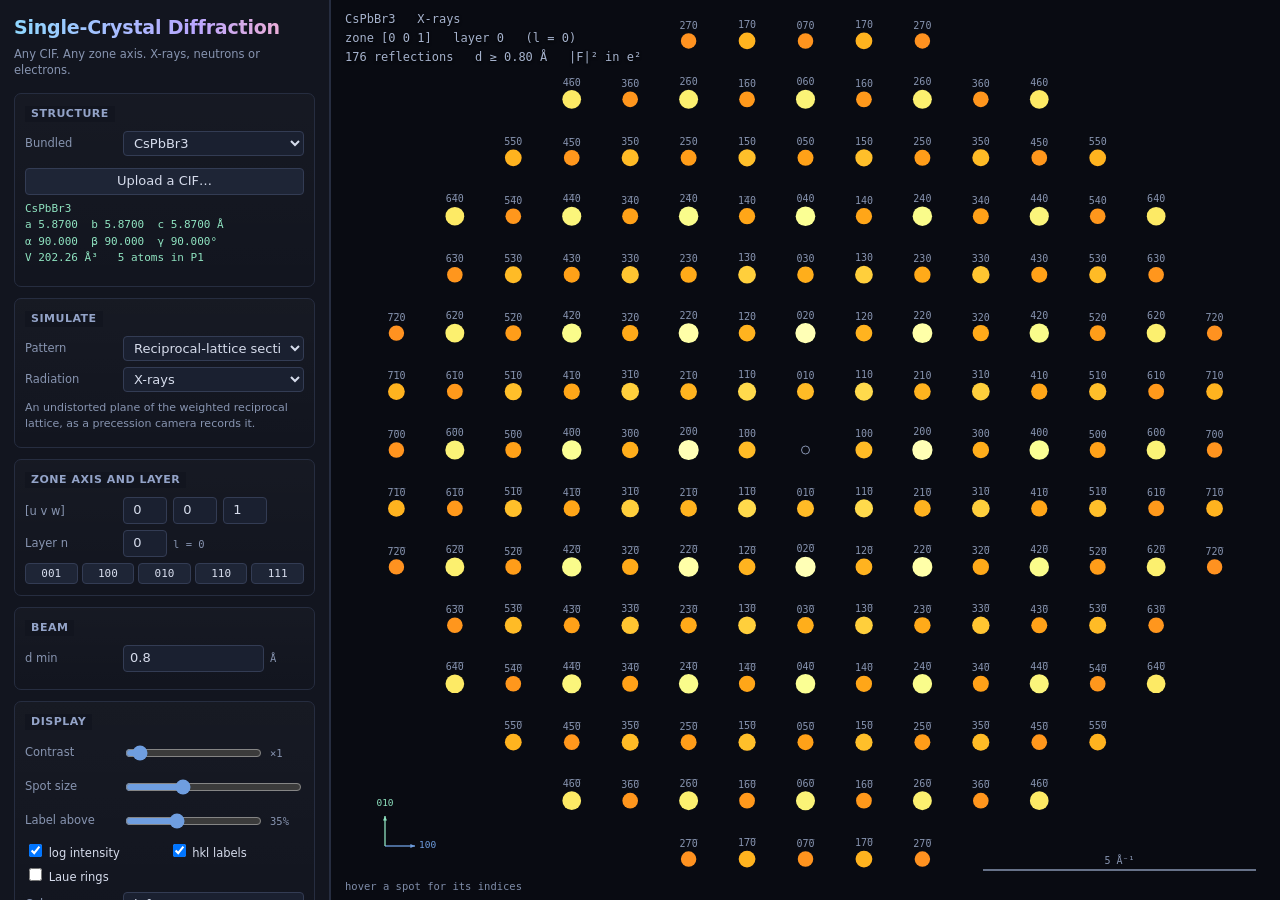
==== web/sc/index.html @ 3d4e7ce6 "Add the single-crystal CIF diffraction viewer Kinematic diffraction from any CIF, as a desktop app (" ====
<!doctype html>
<!--
  Single-Crystal Diffraction
  © 2026 Miloš Dubajić · https://dubajicmilos.github.io/diffraction/single-crystal/
  Source: https://github.com/dubajicmilos/xrays-on-detector

  Released under the MIT licence, which requires this notice to be kept in all
  copies and substantial portions of the software. js/credit.js carries the
  same notice and is what puts it on screen; please leave both in place.
-->
<html lang="en">
  <head>
    <meta charset="utf-8" />
    <meta
      name="viewport"
      content="width=device-width, initial-scale=1, viewport-fit=cover"
    />
    <title>Single-Crystal Diffraction</title>
    <meta
      name="description"
      content="Kinematic single-crystal diffraction from any CIF, in the browser: reciprocal-lattice sections down any zone axis, electron diffraction and powder patterns, for X-rays, neutrons and electrons."
    />
    <meta name="author" content="Miloš Dubajić" />
    <meta name="copyright" content="© 2026 Miloš Dubajić" />
    <link
      rel="license"
      href="https://github.com/dubajicmilos/xrays-on-detector/blob/main/LICENSE"
    />
    <link rel="stylesheet" href="../css/app.css" />
    <link rel="stylesheet" href="css/sc.css" />
  </head>
  <body>
    <div id="app">
      <aside id="panel">
        <header class="brand">
          <h1>Single-Crystal Diffraction</h1>
          <p>Any CIF. Any zone axis. X-rays, neutrons or electrons.</p>
        </header>

        <section class="grp">
          <h2>Structure</h2>
          <div class="row">
            <label>Bundled</label><select id="structure"></select>
          </div>
          <button class="wide" id="uploadBtn">Upload a CIF…</button>
          <input type="file" id="cifFile" accept=".cif,.txt" hidden />
          <div class="readout" id="structInfo"></div>
          <div class="hint" id="cifNote"></div>
        </section>

        <section class="grp">
          <h2>Simulate</h2>
          <div class="row">
            <label>Pattern</label><select id="mode">
              <option value="section">Reciprocal-lattice section</option>
              <option value="saed">Electron diffraction (SAED)</option>
              <option value="powder">Powder pattern</option>
            </select>
          </div>
          <div class="row">
            <label>Radiation</label><select id="radiation">
              <option value="xray">X-rays</option>
              <option value="neutron">Neutrons</option>
              <option value="electron">Electrons</option>
            </select>
          </div>
          <div class="hint" id="modeNote"></div>
        </section>

        <section class="grp" id="grpZone">
          <h2>Zone axis and layer</h2>
          <div class="row">
            <label>[u v w]</label>
            <input type="number" class="idx" id="zu" step="1" value="0" />
            <input type="number" class="idx" id="zv" step="1" value="0" />
            <input type="number" class="idx" id="zw" step="1" value="1" />
          </div>
          <div class="row" id="rowLayer">
            <label>Layer n</label>
            <input type="number" class="idx" id="layer" step="1" value="0" />
            <span class="u" id="zoneLaw"></span>
          </div>
          <div class="quickzone">
            <button data-zone="0,0,1">001</button>
            <button data-zone="1,0,0">100</button>
            <button data-zone="0,1,0">010</button>
            <button data-zone="1,1,0">110</button>
            <button data-zone="1,1,1">111</button>
          </div>
        </section>

        <section class="grp">
          <h2>Beam</h2>
          <div class="row">
            <label>d min</label
            ><input type="number" id="dmin" step="0.05" min="0.05" value="0.8" />
            <span class="u">Å</span>
          </div>
          <div class="row" id="rowWavelength">
            <label>Wavelength</label
            ><input type="number" id="wl" step="0.01" min="0.05" value="1.5406" />
            <span class="u">Å</span>
          </div>
          <div class="row" id="rowKv">
            <label>Voltage</label
            ><input type="number" id="kv" step="10" min="20" value="200" />
            <span class="u">kV</span>
          </div>
          <div class="row" id="rowThickness">
            <label>Thickness</label
            ><input type="number" id="thickness" step="5" min="1" value="50" />
            <span class="u">Å</span>
          </div>
          <div class="row" id="rowZones">
            <label>Laue zones</label
            ><input type="number" class="idx" id="zones" step="1" min="0" max="6" value="0" />
            <span class="u" id="zoneRings"></span>
          </div>
          <div class="row" id="rowTtMax">
            <label>2θ max</label
            ><input type="number" id="ttmax" step="5" min="0.5" max="179" value="120" />
            <span class="u">°</span>
          </div>
        </section>

        <section class="grp">
          <h2>Display</h2>
          <div class="row">
            <label>Contrast</label
            ><input type="range" id="gain" min="0" max="60" value="0" />
            <span class="u" id="gainLabel">×1</span>
          </div>
          <div class="row">
            <label>Spot size</label
            ><input type="range" id="spotSize" min="2" max="26" value="9" />
          </div>
          <div class="row">
            <label>Label above</label
            ><input type="range" id="labelThr" min="0" max="100" value="35" />
            <span class="u" id="labelThrLabel">35%</span>
          </div>
          <div class="checks">
            <label><input type="checkbox" id="logScale" checked /> log intensity</label>
            <label><input type="checkbox" id="showLabels" checked /> hkl labels</label>
            <label><input type="checkbox" id="showRings" /> Laue rings</label>
          </div>
          <div class="row">
            <label>Colours</label><select id="colormap"></select>
          </div>
        </section>

        <section class="grp">
          <h2>Export</h2>
          <button class="wide" id="savePng">Save image (PNG)</button>
          <button class="wide" id="saveTable">Reflection table (.txt)</button>
        </section>
      </aside>

      <main id="stage">
        <canvas id="pattern"></canvas>
        <div id="overlay">
          <div id="title"></div>
          <div id="hover"></div>
        </div>
        <div id="status"></div>
        <button id="panelToggle">☰</button>
      </main>
    </div>

    <div id="boot">loading…</div>
    <script type="module" src="js/app.js"></script>
  </body>
</html>
---- web/css/app.css ----
/*! The Game of Diffraction · © 2026 Miloš Dubajić · MIT · https://github.com/dubajicmilos/xrays-on-detector */
/* Diffraction Game. Dark, dense, instrument-like. */
:root {
  --bg: #0b0e18;
  --panel: #12151f;
  --panel2: #161b28;
  --line: #262d40;
  --line2: #333c54;
  --text: #d6dcec;
  --dim: #8794b0;
  --accent: #6f9ee0;
  --good: #8fe3c0;
  --warn: #f0a05a;
  --bad: #f0725a;
}

* {
  box-sizing: border-box;
}

html,
body {
  margin: 0;
  height: 100%;
  background: var(--bg);
  color: var(--text);
  font:
    13px/1.45 "Segoe UI",
    system-ui,
    -apple-system,
    sans-serif;
  overflow: hidden;
}

#app {
  display: grid;
  grid-template-columns: 396px minmax(0, 1fr) minmax(280px, 34vw);
  height: 100%;
}

/* ---------------------------------------------------------------- panel */

#panel {
  background: var(--panel);
  border-right: 1px solid var(--line);
  overflow-y: auto;
  overscroll-behavior: contain;
  padding: 14px 14px 40px;
}

.brand h1 {
  margin: 0 0 4px;
  font-size: 19px;
  letter-spacing: -0.2px;
  background: linear-gradient(92deg, #8fd8ff, #b9a7ff 60%, #ffb0c8);
  -webkit-background-clip: text;
  background-clip: text;
  color: transparent;
}
.brand p {
  margin: 0 0 14px;
  color: var(--dim);
  font-size: 11.5px;
}

.grp {
  border: 1px solid var(--line);
  border-radius: 7px;
  padding: 10px 10px 11px;
  margin-bottom: 11px;
  background: linear-gradient(180deg, rgba(255, 255, 255, 0.018), transparent);
}
.grp h2 {
  margin: -18px 0 9px;
  font-size: 11px;
  font-weight: 650;
  letter-spacing: 0.5px;
  text-transform: uppercase;
  color: #93a3c8;
  background: var(--panel);
  display: inline-block;
  padding: 0 6px;
}

.row {
  display: flex;
  align-items: center;
  gap: 6px;
  margin-bottom: 6px;
}
.row > label {
  flex: 0 0 92px;
  color: var(--dim);
  font-size: 11.5px;
}
.row .u {
  color: var(--dim);
  font-size: 11px;
  flex: 0 0 auto;
}
.grow {
  flex: 1 1 auto;
  min-width: 0;
}
.hidden {
  display: none !important;
}
.sub {
  margin: 8px 0 0 8px;
  padding-left: 8px;
  border-left: 2px solid var(--line);
}
.hint {
  margin: 8px 0 5px;
  font-size: 11px;
  color: var(--dim);
}

input,
select,
button {
  font: inherit;
  color: var(--text);
  background: #1a2030;
  border: 1px solid var(--line2);
  border-radius: 4px;
  padding: 3px 6px;
  min-width: 0;
}
input[type="number"] {
  flex: 1 1 auto;
  width: 100%;
}
input.idx {
  flex: 0 0 44px;
  width: 44px;
  text-align: center;
}
select {
  flex: 1 1 auto;
}
button {
  cursor: pointer;
  background: #1e2536;
}
button:hover {
  background: #29334a;
  border-color: #4d5b80;
}
button:active {
  background: #161c29;
}
button:disabled {
  color: #5a6076;
  border-color: #262c3c;
  cursor: default;
}
button.wide {
  width: 100%;
  margin-top: 6px;
}
input:focus,
select:focus,
button:focus-visible {
  outline: 2px solid var(--accent);
  outline-offset: -1px;
}

.radio {
  display: block;
  margin-bottom: 5px;
  cursor: pointer;
}
.radio em {
  color: var(--dim);
  font-style: normal;
  font-size: 11px;
}
.checks {
  display: grid;
  grid-template-columns: 1fr 1fr;
  gap: 3px 8px;
  margin-bottom: 7px;
}
.checks label {
  cursor: pointer;
  font-size: 11.5px;
}

.readout {
  font:
    11px/1.5 Consolas,
    ui-monospace,
    monospace;
  color: var(--good);
  margin-top: 6px;
  white-space: pre-wrap;
  word-break: break-word;
}
.matrix {
  font:
    11px/1.45 Consolas,
    ui-monospace,
    monospace;
  color: var(--good);
  background: #10141f;
  border: 1px solid var(--line);
  border-radius: 4px;
  padding: 6px;
  margin: 6px 0 0;
  overflow-x: auto;
}
.align {
  display: flex;
  align-items: center;
  gap: 4px;
  margin-bottom: 5px;
}
.align .tag {
  color: var(--dim);
  font-size: 11px;
  flex: 0 0 auto;
}

/* "point (h k l) along <direction>" laid out on two full-width lines, so the
   indices and the direction names are never squeezed or clipped. */
.alignblock {
  border: 1px solid var(--line);
  border-radius: 5px;
  padding: 6px 7px;
  margin-bottom: 7px;
  background: rgba(255, 255, 255, 0.015);
}
.alignline {
  display: flex;
  align-items: center;
  gap: 5px;
}
.alignline + .alignline {
  margin-top: 5px;
}
.alignline .tag {
  flex: 0 0 46px;
  color: var(--dim);
  font-size: 11px;
  text-align: right;
}
.alignline .idx {
  flex: 0 0 42px;
  width: 42px;
}
.alignline .kind {
  flex: 1 1 auto;
  min-width: 0;
}
.alignline .go {
  flex: 0 0 52px;
}

/* motor rows */
.motor {
  display: flex;
  align-items: center;
  gap: 6px;
  margin-bottom: 3px;
}
.motor .name {
  flex: 0 0 46px;
  font-weight: 700;
  font-size: 11.5px;
}
.motor input[type="range"] {
  flex: 1 1 auto;
  accent-color: var(--accent);
  min-width: 40px;
}
.motor input[type="number"] {
  flex: 0 0 66px;
  width: 66px;
}
.motor .run {
  flex: 0 0 28px;
  width: 28px;
  padding: 3px 0;
  text-align: center;
}
.motor .run.on {
  background: #2f5d46;
  border-color: #57a882;
  color: #b9f0d4;
}

.tiny {
  color: #5d6884;
  font-size: 10.5px;
  margin-top: 14px;
}
.tiny a {
  color: #7f8fb5;
}

/* ---------------------------------------------------------------- stage */

#stage {
  position: relative;
  min-width: 0;
}
#view3d {
  width: 100%;
  height: 100%;
  display: block;
}
#legend {
  position: absolute;
  top: 10px;
  left: 12px;
  font:
    11px/1.6 Consolas,
    ui-monospace,
    monospace;
  color: #a5b2cd;
  pointer-events: none;
  text-shadow: 0 1px 3px #000;
}
#legend i {
  display: inline-block;
  width: 16px;
  height: 2px;
  margin-right: 7px;
  vertical-align: middle;
  border-radius: 1px;
}
#hint3d {
  position: absolute;
  bottom: 8px;
  left: 12px;
  font-size: 10.5px;
  color: #6e7d9b;
  pointer-events: none;
}
#panelToggle {
  position: absolute;
  top: 10px;
  right: 10px;
  display: none;
}

/* ------------------------------------------------------------ detector */

#detPane {
  position: relative;
  background: #090b12;
  border-left: 1px solid var(--line);
  min-width: 0;
  overflow: hidden;
}
#detViewport {
  position: absolute;
  inset: 0;
  display: grid;
  place-items: center;
  overflow: hidden;
  cursor: grab;
  touch-action: none;
}
#detViewport.dragging {
  cursor: grabbing;
}
#detCanvas {
  image-rendering: pixelated;
  border: 1px solid #35405c;
  background: #000;
  transform-origin: center center;
  will-change: transform;
}
#detOverlay {
  position: absolute;
  inset: 0;
  pointer-events: none;
}
#detZoom {
  position: absolute;
  top: 8px;
  right: 8px;
  display: flex;
  align-items: center;
  gap: 4px;
  background: #0d1220cc;
  border: 1px solid var(--line);
  border-radius: 5px;
  padding: 3px 5px;
  backdrop-filter: blur(3px);
}
#detZoom button {
  padding: 1px 7px;
  min-width: 24px;
}
#detZoomLabel {
  font:
    10.5px Consolas,
    ui-monospace,
    monospace;
  color: var(--dim);
  min-width: 42px;
  text-align: center;
}
#detInfo {
  position: absolute;
  left: 10px;
  bottom: 6px;
  font:
    10.5px Consolas,
    ui-monospace,
    monospace;
  color: #7f8da9;
}

#boot {
  position: fixed;
  inset: 0;
  display: grid;
  place-items: center;
  background: var(--bg);
  color: var(--dim);
  z-index: 50;
}
#boot.err {
  color: var(--bad);
  padding: 30px;
  text-align: center;
  white-space: pre-wrap;
}

/* ------------------------------------------------------------ responsive */

@media (max-width: 1200px) {
  #app {
    grid-template-columns: 340px minmax(0, 1fr) minmax(220px, 30vw);
  }
}
@media (max-width: 900px) {
  #app {
    grid-template-columns: 1fr;
    grid-template-rows: 1fr 40vh;
  }
  #panel {
    position: absolute;
    inset: 0 auto 0 0;
    width: min(92vw, 396px);
    z-index: 20;
    transform: translateX(-100%);
    transition: transform 0.2s ease;
    box-shadow: 0 0 40px #000a;
  }
  #panel.open {
    transform: none;
  }
  #panelToggle {
    display: block;
  }
  #detPane {
    border-left: 0;
    border-top: 1px solid var(--line);
  }
}
---- web/sc/css/sc.css ----
/*! Single-Crystal Diffraction · © 2026 Miloš Dubajić · MIT · https://github.com/dubajicmilos/xrays-on-detector */

/* Layered on ../css/app.css, which owns the palette and the control styling.
   Only the differences live here: this app is a sidebar and one plot, where
   the Game of Diffraction is a sidebar, a 3D stage and a detector pane. */

#app {
  grid-template-columns: 330px minmax(0, 1fr);
}

#stage {
  background: #090b12;
  border-left: 1px solid var(--line);
  min-width: 0;
  overflow: hidden;
}

#pattern {
  width: 100%;
  height: 100%;
  display: block;
}

#overlay {
  position: absolute;
  top: 10px;
  left: 14px;
  pointer-events: none;
  text-shadow: 0 1px 3px #000;
}

#title {
  font:
    12px/1.6 Consolas,
    ui-monospace,
    monospace;
  color: #a5b2cd;
  white-space: pre;
}

#hover {
  margin-top: 6px;
  font:
    11.5px/1.5 Consolas,
    ui-monospace,
    monospace;
  color: var(--good);
  white-space: pre;
  min-height: 3em;
}

#status {
  position: absolute;
  left: 14px;
  bottom: 8px;
  font:
    10.5px Consolas,
    ui-monospace,
    monospace;
  color: #7f8da9;
  pointer-events: none;
  max-width: calc(100% - 28px);
}

#status.warn {
  color: var(--warn);
}
#status.bad {
  color: var(--bad);
}

.quickzone {
  display: flex;
  gap: 4px;
  margin-top: 6px;
}
.quickzone button {
  flex: 1 1 auto;
  padding: 3px 0;
  font:
    11px Consolas,
    ui-monospace,
    monospace;
}

.row input[type="range"] {
  flex: 1 1 auto;
  accent-color: var(--accent);
  min-width: 40px;
}

/* The unit slot carries computed readouts here, so it needs room and a
   monospace face to stop the panel twitching as the numbers change. */
.row .u {
  font:
    10.5px Consolas,
    ui-monospace,
    monospace;
  min-width: 34px;
}

.readout {
  color: var(--good);
}

@media (max-width: 900px) {
  #app {
    grid-template-columns: 1fr;
    grid-template-rows: 1fr;
  }
  #stage {
    border-left: 0;
  }
}
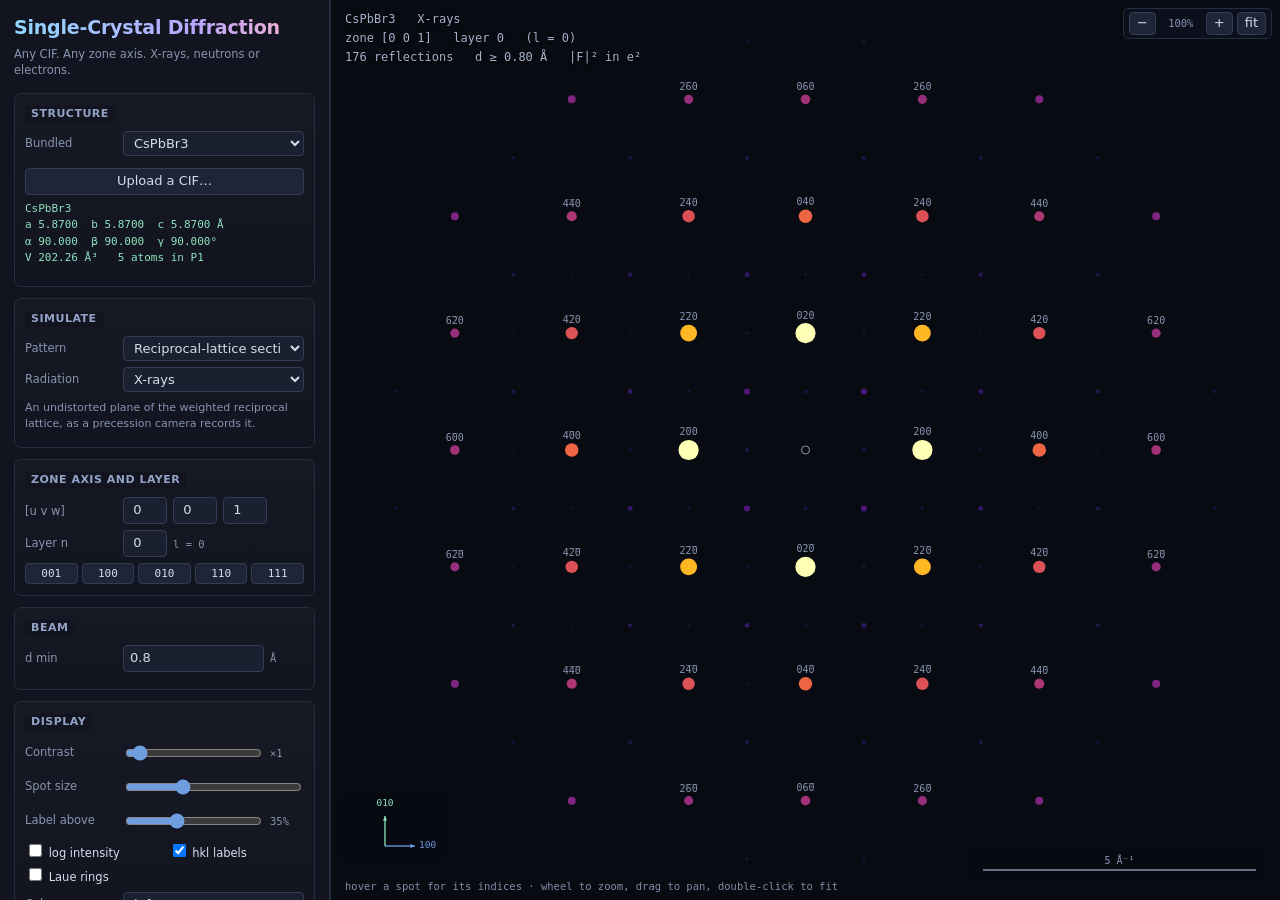
==== commit 0938b18a: "Single crystal: zoom and pan the pattern, and open on a linear scale Zoom. The pane had a transform " ====
--- a/web/sc/index.html
+++ b/web/sc/index.html
@@ -40,7 +40,8 @@
         <section class="grp">
           <h2>Structure</h2>
           <div class="row">
-            <label>Bundled</label><select id="structure"></select>
+            <label>Bundled</label
+            ><select id="structure"></select>
           </div>
           <button class="wide" id="uploadBtn">Upload a CIF…</button>
           <input type="file" id="cifFile" accept=".cif,.txt" hidden />
@@ -51,14 +52,16 @@
         <section class="grp">
           <h2>Simulate</h2>
           <div class="row">
-            <label>Pattern</label><select id="mode">
+            <label>Pattern</label
+            ><select id="mode">
               <option value="section">Reciprocal-lattice section</option>
               <option value="saed">Electron diffraction (SAED)</option>
               <option value="powder">Powder pattern</option>
             </select>
           </div>
           <div class="row">
-            <label>Radiation</label><select id="radiation">
+            <label>Radiation</label
+            ><select id="radiation">
               <option value="xray">X-rays</option>
               <option value="neutron">Neutrons</option>
               <option value="electron">Electrons</option>
@@ -93,12 +96,24 @@
           <h2>Beam</h2>
           <div class="row">
             <label>d min</label
-            ><input type="number" id="dmin" step="0.05" min="0.05" value="0.8" />
+            ><input
+              type="number"
+              id="dmin"
+              step="0.05"
+              min="0.05"
+              value="0.8"
+            />
             <span class="u">Å</span>
           </div>
           <div class="row" id="rowWavelength">
             <label>Wavelength</label
-            ><input type="number" id="wl" step="0.01" min="0.05" value="1.5406" />
+            ><input
+              type="number"
+              id="wl"
+              step="0.01"
+              min="0.05"
+              value="1.5406"
+            />
             <span class="u">Å</span>
           </div>
           <div class="row" id="rowKv">
@@ -113,12 +128,27 @@
           </div>
           <div class="row" id="rowZones">
             <label>Laue zones</label
-            ><input type="number" class="idx" id="zones" step="1" min="0" max="6" value="0" />
+            ><input
+              type="number"
+              class="idx"
+              id="zones"
+              step="1"
+              min="0"
+              max="6"
+              value="0"
+            />
             <span class="u" id="zoneRings"></span>
           </div>
           <div class="row" id="rowTtMax">
             <label>2θ max</label
-            ><input type="number" id="ttmax" step="5" min="0.5" max="179" value="120" />
+            ><input
+              type="number"
+              id="ttmax"
+              step="5"
+              min="0.5"
+              max="179"
+              value="120"
+            />
             <span class="u">°</span>
           </div>
         </section>
@@ -140,12 +170,16 @@
             <span class="u" id="labelThrLabel">35%</span>
           </div>
           <div class="checks">
-            <label><input type="checkbox" id="logScale" checked /> log intensity</label>
-            <label><input type="checkbox" id="showLabels" checked /> hkl labels</label>
+            <label><input type="checkbox" id="logScale" /> log intensity</label>
+            <label
+              ><input type="checkbox" id="showLabels" checked /> hkl
+              labels</label
+            >
             <label><input type="checkbox" id="showRings" /> Laue rings</label>
           </div>
           <div class="row">
-            <label>Colours</label><select id="colormap"></select>
+            <label>Colours</label
+            ><select id="colormap"></select>
           </div>
         </section>
 
@@ -162,6 +196,12 @@
           <div id="title"></div>
           <div id="hover"></div>
         </div>
+        <div id="patZoom">
+          <button id="zoomOut" title="zoom out">−</button>
+          <span id="zoomLabel">100%</span>
+          <button id="zoomIn" title="zoom in">+</button>
+          <button id="zoomFit" title="fit to pane">fit</button>
+        </div>
         <div id="status"></div>
         <button id="panelToggle">☰</button>
       </main>
--- a/web/sc/css/sc.css
+++ b/web/sc/css/sc.css
@@ -69,6 +69,46 @@
   color: var(--bad);
 }
 
+/* Zoom control, laid out like the detector pane's in the Game of Diffraction
+   so the two apps are driven the same way. */
+#patZoom {
+  position: absolute;
+  top: 8px;
+  right: 8px;
+  display: flex;
+  align-items: center;
+  gap: 4px;
+  background: #0d1220cc;
+  border: 1px solid var(--line);
+  border-radius: 5px;
+  padding: 3px 5px;
+  backdrop-filter: blur(3px);
+}
+#patZoom button {
+  padding: 1px 7px;
+  min-width: 24px;
+}
+#zoomLabel {
+  font:
+    10.5px Consolas,
+    ui-monospace,
+    monospace;
+  color: var(--dim);
+  min-width: 42px;
+  text-align: center;
+}
+#patZoom.hidden {
+  display: none;
+}
+
+#pattern {
+  cursor: grab;
+  touch-action: none;
+}
+#pattern.dragging {
+  cursor: grabbing;
+}
+
 .quickzone {
   display: flex;
   gap: 4px;
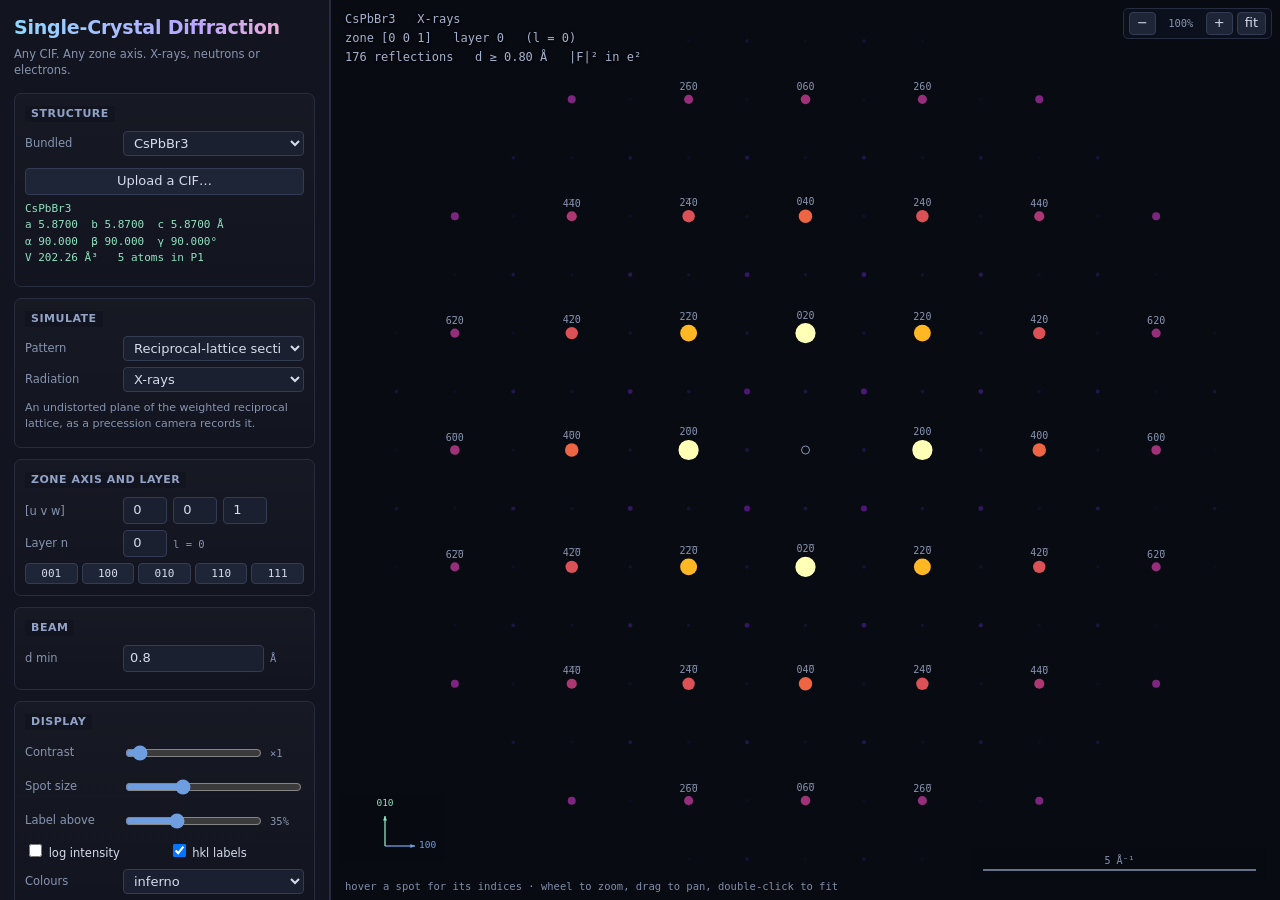
==== commit af90f4b9: "Single crystal: guard the enumerations, label the ticks, say what is faint A section or zone-axis pa" ====
--- a/web/sc/index.html
+++ b/web/sc/index.html
@@ -26,6 +26,10 @@
       rel="license"
       href="https://github.com/dubajicmilos/xrays-on-detector/blob/main/LICENSE"
     />
+    <link
+      rel="icon"
+      href="data:image/svg+xml,%3Csvg xmlns='http://www.w3.org/2000/svg' viewBox='0 0 64 64'%3E%3Crect width='64' height='64' rx='12' fill='%230b0e18'/%3E%3Ccircle cx='32' cy='32' r='5' fill='%2378e6ff'/%3E%3Ccircle cx='14' cy='32' r='3.5' fill='%2378e6ff' opacity='.8'/%3E%3Ccircle cx='50' cy='32' r='3.5' fill='%2378e6ff' opacity='.8'/%3E%3Ccircle cx='32' cy='14' r='3.5' fill='%2378e6ff' opacity='.8'/%3E%3Ccircle cx='32' cy='50' r='3.5' fill='%2378e6ff' opacity='.8'/%3E%3Ccircle cx='18' cy='18' r='2' fill='%2378e6ff' opacity='.45'/%3E%3Ccircle cx='46' cy='18' r='2' fill='%2378e6ff' opacity='.45'/%3E%3Ccircle cx='18' cy='46' r='2' fill='%2378e6ff' opacity='.45'/%3E%3Ccircle cx='46' cy='46' r='2' fill='%2378e6ff' opacity='.45'/%3E%3C/svg%3E"
+    />
     <link rel="stylesheet" href="../css/app.css" />
     <link rel="stylesheet" href="css/sc.css" />
   </head>
@@ -94,7 +98,7 @@
 
         <section class="grp">
           <h2>Beam</h2>
-          <div class="row">
+          <div class="row" id="rowDmin">
             <label>d min</label
             ><input
               type="number"
@@ -155,12 +159,12 @@
 
         <section class="grp">
           <h2>Display</h2>
-          <div class="row">
+          <div class="row" id="rowGain">
             <label>Contrast</label
             ><input type="range" id="gain" min="0" max="60" value="0" />
             <span class="u" id="gainLabel">×1</span>
           </div>
-          <div class="row">
+          <div class="row" id="rowSpot">
             <label>Spot size</label
             ><input type="range" id="spotSize" min="2" max="26" value="9" />
           </div>
@@ -170,14 +174,18 @@
             <span class="u" id="labelThrLabel">35%</span>
           </div>
           <div class="checks">
-            <label><input type="checkbox" id="logScale" /> log intensity</label>
+            <label id="chkLog"
+              ><input type="checkbox" id="logScale" /> log intensity</label
+            >
             <label
               ><input type="checkbox" id="showLabels" checked /> hkl
               labels</label
             >
-            <label><input type="checkbox" id="showRings" /> Laue rings</label>
-          </div>
-          <div class="row">
+            <label id="chkRings"
+              ><input type="checkbox" id="showRings" /> Laue rings</label
+            >
+          </div>
+          <div class="row" id="rowColours">
             <label>Colours</label
             ><select id="colormap"></select>
           </div>
--- a/web/css/app.css
+++ b/web/css/app.css
@@ -1,5 +1,5 @@
 /*! The Game of Diffraction · © 2026 Miloš Dubajić · MIT · https://github.com/dubajicmilos/xrays-on-detector */
-/* Diffraction Game. Dark, dense, instrument-like. */
+/* The Game of Diffraction. Dark, dense, instrument-like. */
 :root {
   --bg: #0b0e18;
   --panel: #12151f;
@@ -155,7 +155,8 @@
   border-color: #262c3c;
   cursor: default;
 }
-button.wide {
+button.wide,
+select.wide {
   width: 100%;
   margin-top: 6px;
 }
@@ -304,6 +305,11 @@
 #stage {
   position: relative;
   min-width: 0;
+  /* The canvas keeps its width and height attributes as an intrinsic aspect
+     ratio, so without this a grid row is never allowed to be shorter than
+     that and the stacked layout locks the 3D view at a height it wrote itself,
+     pushing the detector pane off the screen. */
+  min-height: 0;
 }
 #view3d {
   width: 100%;
@@ -343,6 +349,7 @@
   top: 10px;
   right: 10px;
   display: none;
+  z-index: 30; /* above the slid-in panel, so it can close it */
 }
 
 /* ------------------------------------------------------------ detector */
@@ -368,7 +375,9 @@
 }
 #detCanvas {
   image-rendering: pixelated;
-  border: 1px solid #35405c;
+  /* An outline, not a border: the overlay and the hover readout map pixels
+     onto the canvas box, and a border would be part of that box. */
+  outline: 1px solid #35405c;
   background: #000;
   transform-origin: center center;
   will-change: transform;
@@ -407,12 +416,18 @@
 #detInfo {
   position: absolute;
   left: 10px;
+  right: 10px;
   bottom: 6px;
   font:
     10.5px Consolas,
     ui-monospace,
     monospace;
   color: #7f8da9;
+  /* one line, clipped, so a narrow pane does not wrap it over the image */
+  white-space: nowrap;
+  overflow: hidden;
+  text-overflow: ellipsis;
+  pointer-events: none;
 }
 
 #boot {
--- a/web/sc/css/sc.css
+++ b/web/sc/css/sc.css
@@ -25,6 +25,8 @@
   position: absolute;
   top: 10px;
   left: 14px;
+  /* stops short of the zoom control in the top-right corner */
+  right: 160px;
   pointer-events: none;
   text-shadow: 0 1px 3px #000;
 }
@@ -35,7 +37,7 @@
     ui-monospace,
     monospace;
   color: #a5b2cd;
-  white-space: pre;
+  white-space: pre-wrap;
 }
 
 #hover {
@@ -60,6 +62,10 @@
   color: #7f8da9;
   pointer-events: none;
   max-width: calc(100% - 28px);
+  /* one line, clipped, so a narrow pane does not wrap it over the scale bar */
+  white-space: nowrap;
+  overflow: hidden;
+  text-overflow: ellipsis;
 }
 
 #status.warn {
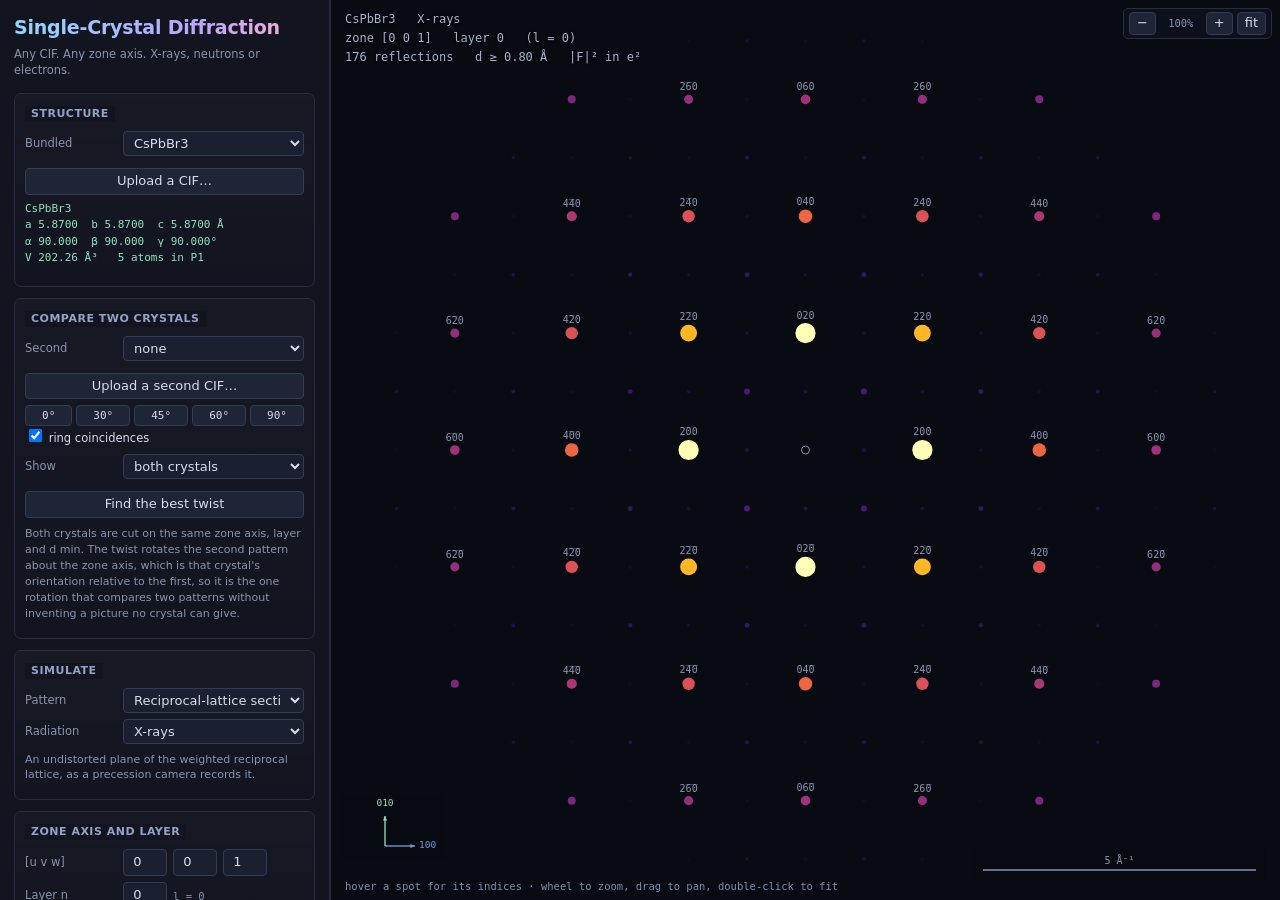
==== commit a1b883c8: "Add two-crystal comparison to web/sc and map where each app lives web/sc can now overlay a second st" ====
--- a/web/sc/index.html
+++ b/web/sc/index.html
@@ -53,6 +53,69 @@
           <div class="hint" id="cifNote"></div>
         </section>
 
+        <section class="grp" id="grpCompare">
+          <h2>Compare two crystals</h2>
+          <div class="row">
+            <label>Second</label
+            ><select id="structure2"></select>
+          </div>
+          <button class="wide" id="upload2Btn">Upload a second CIF…</button>
+          <input type="file" id="cifFile2" accept=".cif,.txt" hidden />
+          <div class="row" id="rowTwist">
+            <label>Twist</label
+            ><input
+              type="range"
+              id="twist"
+              min="-180"
+              max="180"
+              step="0.5"
+              value="0"
+            />
+            <span class="u" id="twistLabel">0.0°</span>
+          </div>
+          <div class="quickzone">
+            <button data-twist="0">0°</button>
+            <button data-twist="30">30°</button>
+            <button data-twist="45">45°</button>
+            <button data-twist="60">60°</button>
+            <button data-twist="90">90°</button>
+          </div>
+          <div class="row" id="rowMatchTol">
+            <label>Match within</label
+            ><input
+              type="number"
+              id="matchTol"
+              step="0.005"
+              min="0.001"
+              value="0.03"
+            />
+            <span class="u">Å⁻¹</span>
+          </div>
+          <div class="checks">
+            <label
+              ><input type="checkbox" id="chkMatch" checked /> ring
+              coincidences</label
+            >
+          </div>
+          <div class="row" id="rowCompareMode">
+            <label>Show</label
+            ><select id="compareMode">
+              <option value="overlay">both crystals</option>
+              <option value="coincidences">coincidences only</option>
+              <option value="differences">differences only</option>
+            </select>
+          </div>
+          <button class="wide" id="findTwist">Find the best twist</button>
+          <div class="readout" id="matchInfo"></div>
+          <div class="hint">
+            Both crystals are cut on the same zone axis, layer and d min. The
+            twist rotates the second pattern about the zone axis, which is that
+            crystal's orientation relative to the first, so it is the one
+            rotation that compares two patterns without inventing a picture no
+            crystal can give.
+          </div>
+        </section>
+
         <section class="grp">
           <h2>Simulate</h2>
           <div class="row">
@@ -155,6 +218,17 @@
             />
             <span class="u">°</span>
           </div>
+          <div class="row" id="rowMerge">
+            <label>Merge peaks</label
+            ><input
+              type="number"
+              id="mergeTol"
+              step="0.01"
+              min="0"
+              value="0"
+            />
+            <span class="u">° 2θ (0 = by d)</span>
+          </div>
         </section>
 
         <section class="grp">
@@ -195,6 +269,7 @@
           <h2>Export</h2>
           <button class="wide" id="savePng">Save image (PNG)</button>
           <button class="wide" id="saveTable">Reflection table (.txt)</button>
+          <button class="wide" id="saveMatches">Coincidence table (.txt)</button>
         </section>
       </aside>
 
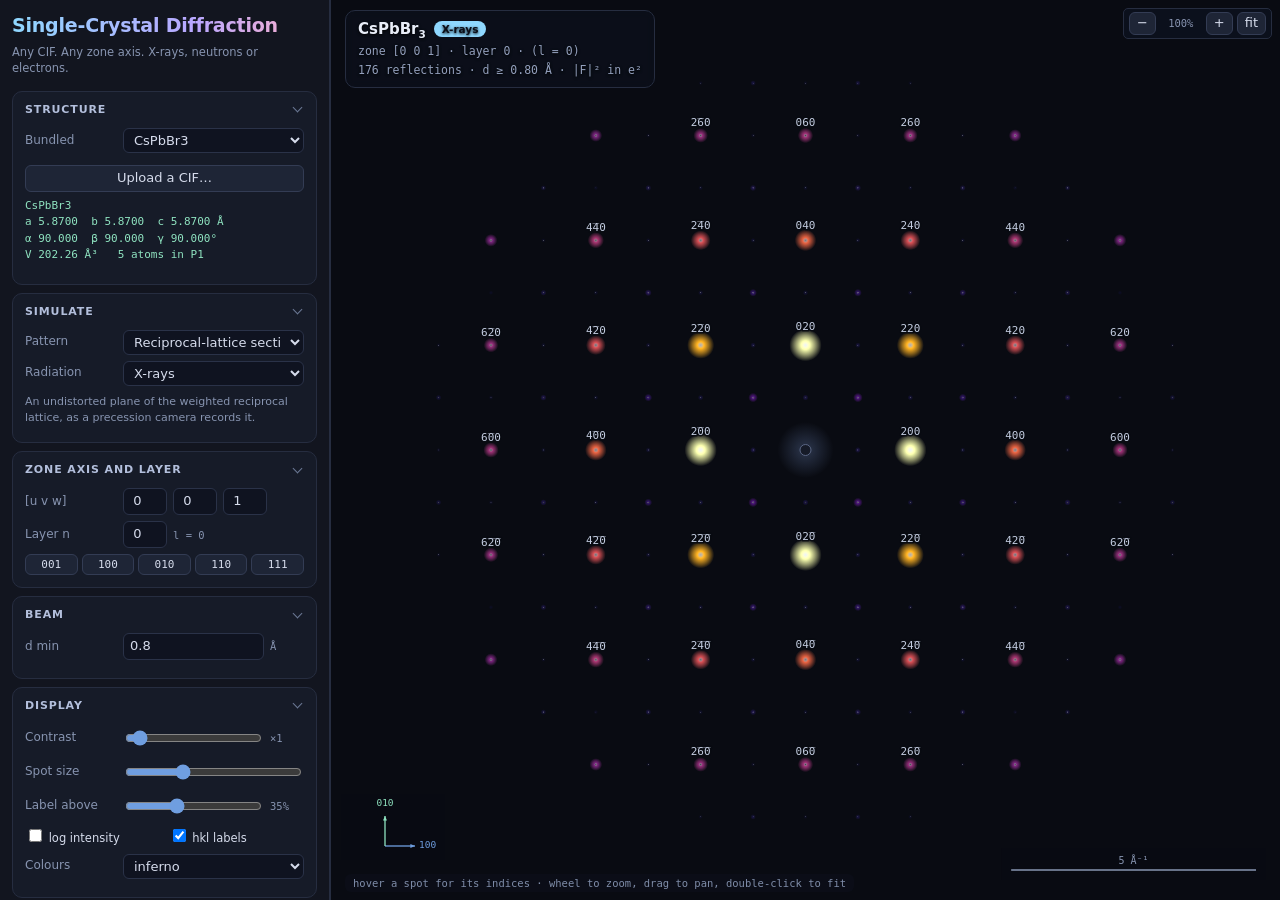
==== commit 57f142a9: "Web apps: tidier panels and scene, detector list, PILATUS3 module gaps The Game of Diffraction - Pan" ====
--- a/web/sc/index.html
+++ b/web/sc/index.html
@@ -53,69 +53,6 @@
           <div class="hint" id="cifNote"></div>
         </section>
 
-        <section class="grp" id="grpCompare">
-          <h2>Compare two crystals</h2>
-          <div class="row">
-            <label>Second</label
-            ><select id="structure2"></select>
-          </div>
-          <button class="wide" id="upload2Btn">Upload a second CIF…</button>
-          <input type="file" id="cifFile2" accept=".cif,.txt" hidden />
-          <div class="row" id="rowTwist">
-            <label>Twist</label
-            ><input
-              type="range"
-              id="twist"
-              min="-180"
-              max="180"
-              step="0.5"
-              value="0"
-            />
-            <span class="u" id="twistLabel">0.0°</span>
-          </div>
-          <div class="quickzone">
-            <button data-twist="0">0°</button>
-            <button data-twist="30">30°</button>
-            <button data-twist="45">45°</button>
-            <button data-twist="60">60°</button>
-            <button data-twist="90">90°</button>
-          </div>
-          <div class="row" id="rowMatchTol">
-            <label>Match within</label
-            ><input
-              type="number"
-              id="matchTol"
-              step="0.005"
-              min="0.001"
-              value="0.03"
-            />
-            <span class="u">Å⁻¹</span>
-          </div>
-          <div class="checks">
-            <label
-              ><input type="checkbox" id="chkMatch" checked /> ring
-              coincidences</label
-            >
-          </div>
-          <div class="row" id="rowCompareMode">
-            <label>Show</label
-            ><select id="compareMode">
-              <option value="overlay">both crystals</option>
-              <option value="coincidences">coincidences only</option>
-              <option value="differences">differences only</option>
-            </select>
-          </div>
-          <button class="wide" id="findTwist">Find the best twist</button>
-          <div class="readout" id="matchInfo"></div>
-          <div class="hint">
-            Both crystals are cut on the same zone axis, layer and d min. The
-            twist rotates the second pattern about the zone axis, which is that
-            crystal's orientation relative to the first, so it is the one
-            rotation that compares two patterns without inventing a picture no
-            crystal can give.
-          </div>
-        </section>
-
         <section class="grp">
           <h2>Simulate</h2>
           <div class="row">
@@ -217,6 +154,17 @@
               value="120"
             />
             <span class="u">°</span>
+          </div>
+          <div class="row" id="rowFwhm">
+            <label>Peak width</label
+            ><input
+              type="number"
+              id="fwhm"
+              step="0.01"
+              min="0.005"
+              value="0.15"
+            />
+            <span class="u">° 2θ FWHM</span>
           </div>
           <div class="row" id="rowMerge">
             <label>Merge peaks</label
@@ -262,6 +210,74 @@
           <div class="row" id="rowColours">
             <label>Colours</label
             ><select id="colormap"></select>
+          </div>
+        </section>
+
+        <section class="grp" data-collapsed id="grpCompare">
+          <h2>Compare two crystals</h2>
+          <div class="row">
+            <label>Second</label
+            ><select id="structure2"></select>
+          </div>
+          <button class="wide" id="upload2Btn">Upload a second CIF…</button>
+          <input type="file" id="cifFile2" accept=".cif,.txt" hidden />
+          <p class="hint" id="compareNone">
+            Pick or upload a second crystal to overlay its pattern on this one.
+          </p>
+          <div id="compareBody">
+          <div class="row" id="rowTwist">
+            <label>Twist</label
+            ><input
+              type="range"
+              id="twist"
+              min="-180"
+              max="180"
+              step="0.5"
+              value="0"
+            />
+            <span class="u" id="twistLabel">0.0°</span>
+          </div>
+          <div class="quickzone">
+            <button data-twist="0">0°</button>
+            <button data-twist="30">30°</button>
+            <button data-twist="45">45°</button>
+            <button data-twist="60">60°</button>
+            <button data-twist="90">90°</button>
+          </div>
+          <div class="row" id="rowMatchTol">
+            <label>Match within</label
+            ><input
+              type="number"
+              id="matchTol"
+              step="0.005"
+              min="0.001"
+              value="0.03"
+            />
+            <span class="u">Å⁻¹</span>
+          </div>
+          <div class="checks">
+            <label
+              ><input type="checkbox" id="chkMatch" checked /> ring
+              coincidences</label
+            >
+          </div>
+          <div class="row" id="rowCompareMode">
+            <label>Show</label
+            ><select id="compareMode">
+              <option value="overlay">both crystals</option>
+              <option value="coincidences">coincidences only</option>
+              <option value="differences">differences only</option>
+            </select>
+          </div>
+          <button class="wide" id="findTwist">Find the best twist</button>
+          <div class="readout" id="matchInfo"></div>
+          <div class="hint">
+            Both crystals are cut on the same zone axis, layer and d min. The
+            twist rotates the second pattern about the zone axis, which is that
+            crystal's orientation relative to the first, so it is the one
+            rotation that compares two patterns without inventing a picture no
+            crystal can give.
+          </div>
           </div>
         </section>
 
--- a/web/css/app.css
+++ b/web/css/app.css
@@ -32,9 +32,12 @@
   overflow: hidden;
 }
 
+/* The 3D stage is what the game is about, so it takes the largest share;
+   the detector pane follows it and the panel stays as narrow as its widest
+   rows allow. */
 #app {
   display: grid;
-  grid-template-columns: 396px minmax(0, 1fr) minmax(280px, 34vw);
+  grid-template-columns: 340px minmax(0, 1.25fr) minmax(300px, 0.8fr);
   height: 100%;
 }
 
@@ -45,7 +48,7 @@
   border-right: 1px solid var(--line);
   overflow-y: auto;
   overscroll-behavior: contain;
-  padding: 14px 14px 40px;
+  padding: 12px 12px 40px;
 }
 
 .brand h1 {
@@ -65,21 +68,67 @@
 
 .grp {
   border: 1px solid var(--line);
-  border-radius: 7px;
-  padding: 10px 10px 11px;
-  margin-bottom: 11px;
-  background: linear-gradient(180deg, rgba(255, 255, 255, 0.018), transparent);
+  border-radius: 10px;
+  padding: 10px 12px 12px;
+  margin-bottom: 8px;
+  background: var(--panel2);
 }
 .grp h2 {
-  margin: -18px 0 9px;
+  margin: 0 0 10px;
   font-size: 11px;
   font-weight: 650;
-  letter-spacing: 0.5px;
+  letter-spacing: 0.08em;
   text-transform: uppercase;
-  color: #93a3c8;
-  background: var(--panel);
-  display: inline-block;
-  padding: 0 6px;
+  color: #b3bfdc;
+}
+
+/* The heading is a disclosure button across the whole title row (see
+   js/panel.js); a folded section shows its title only. The selectors carry
+   .grp so they outrank the generic button:hover and button:active rules. */
+.grp.collapsed {
+  padding-bottom: 10px;
+}
+.grp.collapsed h2 {
+  margin: 0;
+}
+.grp.collapsed > :not(h2) {
+  display: none !important;
+}
+.grp .grp-toggle {
+  all: unset;
+  box-sizing: border-box;
+  display: flex;
+  align-items: center;
+  justify-content: space-between;
+  gap: 8px;
+  width: 100%;
+  cursor: pointer;
+  font: inherit;
+  letter-spacing: inherit;
+  text-transform: inherit;
+  color: inherit;
+}
+.grp .grp-toggle::after {
+  content: "";
+  flex: 0 0 auto;
+  width: 6px;
+  height: 6px;
+  margin-right: 3px;
+  border-right: 1.5px solid #6b7894;
+  border-bottom: 1.5px solid #6b7894;
+  transform: translateY(-2px) rotate(45deg);
+  transition: transform 0.15s ease;
+}
+.grp.collapsed .grp-toggle::after {
+  transform: rotate(-45deg);
+}
+.grp .grp-toggle:hover {
+  color: #e2e8f6;
+}
+.grp .grp-toggle:focus-visible {
+  outline: 2px solid var(--accent);
+  outline-offset: 3px;
+  border-radius: 3px;
 }
 
 .row {
@@ -91,7 +140,7 @@
 .row > label {
   flex: 0 0 92px;
   color: var(--dim);
-  font-size: 11.5px;
+  font-size: 12px;
 }
 .row .u {
   color: var(--dim);
@@ -121,15 +170,16 @@
 button {
   font: inherit;
   color: var(--text);
-  background: #1a2030;
-  border: 1px solid var(--line2);
-  border-radius: 4px;
+  background: #0f1320;
+  border: 1px solid #2a3248;
+  border-radius: 6px;
   padding: 3px 6px;
   min-width: 0;
 }
 input[type="number"] {
   flex: 1 1 auto;
   width: 100%;
+  font-variant-numeric: tabular-nums;
 }
 input.idx {
   flex: 0 0 44px;
@@ -139,9 +189,15 @@
 select {
   flex: 1 1 auto;
 }
+/* A +1 / -1 sign next to a number box: the box claims the full row
+   (width: 100%), so a flexible select beside it was squeezed to its arrow. */
+select.sign {
+  flex: 0 0 62px;
+}
 button {
   cursor: pointer;
   background: #1e2536;
+  border-color: var(--line2);
 }
 button:hover {
   background: #29334a;
@@ -152,8 +208,24 @@
 }
 button:disabled {
   color: #5a6076;
+  background: #1a1f2d;
   border-color: #262c3c;
   cursor: default;
+}
+/* The one action each block is for (Find, Drive there, Go) is filled; the
+   rest stay outlined, so the eye lands on what to press. */
+button.primary {
+  background: #2a5db0;
+  border-color: #3b76d4;
+  color: #fff;
+  font-weight: 600;
+}
+button.primary:hover {
+  background: #316ac6;
+  border-color: #4c86e4;
+}
+button.primary:active {
+  background: #244f96;
 }
 button.wide,
 select.wide {
@@ -234,6 +306,7 @@
 }
 .alignline {
   display: flex;
+  flex-wrap: wrap;
   align-items: center;
   gap: 5px;
 }
@@ -250,8 +323,10 @@
   flex: 0 0 42px;
   width: 42px;
 }
+/* takes the rest of the line, or a line of its own when that is too short
+   to read "(hkl) plane normal" */
 .alignline .kind {
-  flex: 1 1 auto;
+  flex: 1 1 136px;
   min-width: 0;
 }
 .alignline .go {
@@ -278,6 +353,7 @@
 .motor input[type="number"] {
   flex: 0 0 66px;
   width: 66px;
+  text-align: right;
 }
 .motor .run {
   flex: 0 0 28px;
@@ -289,6 +365,102 @@
   background: #2f5d46;
   border-color: #57a882;
   color: #b9f0d4;
+}
+
+/* pitch–phi deck: cards, batch table, batch textarea */
+
+.cards {
+  display: grid;
+  grid-template-columns: repeat(3, 1fr);
+  gap: 4px;
+  margin-top: 7px;
+}
+.cards .stat {
+  background: #10141f;
+  border: 1px solid var(--line);
+  border-radius: 4px;
+  padding: 3px 5px;
+  min-width: 0;
+}
+.cards .k {
+  display: block;
+  font-size: 10px;
+  color: var(--dim);
+  white-space: nowrap;
+  overflow: hidden;
+  text-overflow: ellipsis;
+}
+.cards .v {
+  font:
+    600 12px Consolas,
+    ui-monospace,
+    monospace;
+}
+.cards .u {
+  color: var(--dim);
+  font-size: 10px;
+}
+
+textarea {
+  width: 100%;
+  background: #10141f;
+  color: var(--text);
+  border: 1px solid var(--line2);
+  border-radius: 4px;
+  padding: 4px 6px;
+  font:
+    11.5px/1.5 Consolas,
+    ui-monospace,
+    monospace;
+  resize: vertical;
+  min-width: 0;
+}
+textarea:focus {
+  outline: 2px solid var(--accent);
+  outline-offset: -1px;
+}
+
+.tblwrap {
+  max-height: 240px;
+  overflow: auto;
+  margin-top: 6px;
+  border: 1px solid var(--line);
+  border-radius: 4px;
+}
+table.btable {
+  border-collapse: collapse;
+  width: 100%;
+  font:
+    10.5px Consolas,
+    ui-monospace,
+    monospace;
+}
+table.btable th,
+table.btable td {
+  text-align: right;
+  padding: 2.5px 5px;
+  border-bottom: 1px solid var(--line);
+  white-space: nowrap;
+}
+table.btable th {
+  position: sticky;
+  top: 0;
+  background: var(--panel2);
+  color: var(--dim);
+  font-weight: 600;
+}
+table.btable td:first-child,
+table.btable th:first-child {
+  text-align: left;
+}
+table.btable tr.bad td {
+  color: #8b95ad;
+}
+table.btable tr.bad td.st {
+  color: var(--warn);
+}
+table.btable tr.good td.st {
+  color: var(--good);
 }
 
 .tiny {
@@ -326,7 +498,11 @@
     monospace;
   color: #a5b2cd;
   pointer-events: none;
-  text-shadow: 0 1px 3px #000;
+  background: rgba(12, 16, 27, 0.72);
+  border: 1px solid var(--line);
+  border-radius: 8px;
+  padding: 4px 10px;
+  backdrop-filter: blur(4px);
 }
 #legend i {
   display: inline-block;
@@ -338,11 +514,56 @@
 }
 #hint3d {
   position: absolute;
-  bottom: 8px;
+  bottom: 10px;
   left: 12px;
   font-size: 10.5px;
-  color: #6e7d9b;
+  color: #7d8bab;
   pointer-events: none;
+  background: rgba(12, 16, 27, 0.6);
+  border-radius: 6px;
+  padding: 2px 8px;
+}
+/* The lab and crystal axes, drawn by scene.js into the canvas; each half
+   has its caption underneath. */
+#axesInset {
+  position: absolute;
+  left: 12px;
+  bottom: 38px;
+  width: 216px;
+  height: 116px;
+  background: rgba(12, 16, 27, 0.72);
+  border: 1px solid var(--line);
+  border-radius: 10px;
+  backdrop-filter: blur(4px);
+  pointer-events: none;
+}
+#axesInset canvas {
+  display: block;
+  width: 100%;
+  height: 100%;
+}
+#axesInset .cap {
+  position: absolute;
+  bottom: 4px;
+  width: 50%;
+  text-align: center;
+  font-size: 10.5px;
+  color: var(--dim);
+}
+#axesInset .cap:first-of-type {
+  left: 0;
+}
+#axesInset .cap:last-of-type {
+  right: 0;
+}
+#axesInset.lab-only {
+  width: 108px;
+}
+#axesInset.lab-only .cap:first-of-type {
+  width: 100%;
+}
+#axesInset.lab-only .cap:last-of-type {
+  display: none;
 }
 #panelToggle {
   position: absolute;
@@ -354,22 +575,117 @@
 
 /* ------------------------------------------------------------ detector */
 
+/* The image takes what the reflection list and the readout leave: the panel
+   is usually taller than a detector image is, and that space used to be
+   empty black above and below it. */
 #detPane {
   position: relative;
-  background: #090b12;
+  display: flex;
+  flex-direction: column;
+  background: radial-gradient(ellipse at 50% 45%, #0e1322 0%, #07090f 72%);
   border-left: 1px solid var(--line);
   min-width: 0;
   overflow: hidden;
 }
 #detViewport {
-  position: absolute;
-  inset: 0;
+  position: relative;
+  /* basis 0: the image area is whatever the list and readout leave, never
+     sized by the image it holds */
+  flex: 1 1 0;
+  min-height: 0;
   display: grid;
   place-items: center;
   overflow: hidden;
   cursor: grab;
   touch-action: none;
 }
+#detEmpty {
+  position: absolute;
+  inset: 0;
+  display: grid;
+  place-items: center;
+  padding: 0 28px;
+  text-align: center;
+  font-size: 12px;
+  line-height: 1.5;
+  color: var(--dim);
+  pointer-events: none;
+}
+#detEmpty b {
+  display: block;
+  margin-bottom: 4px;
+  font-size: 13px;
+  color: var(--text);
+}
+#detList {
+  flex: 0 0 auto;
+  max-height: 36%;
+  display: flex;
+  flex-direction: column;
+  margin: 0 10px;
+  border: 1px solid var(--line);
+  border-radius: 8px;
+  background: rgba(12, 16, 27, 0.72);
+  overflow: hidden;
+}
+#detList .head {
+  display: flex;
+  justify-content: space-between;
+  padding: 6px 10px;
+  border-bottom: 1px solid var(--line);
+  font-size: 11px;
+  font-weight: 650;
+  letter-spacing: 0.08em;
+  text-transform: uppercase;
+  color: #b3bfdc;
+}
+#detListCount {
+  font-weight: 400;
+  letter-spacing: 0;
+  text-transform: none;
+  color: var(--dim);
+}
+#detList .scroll {
+  min-height: 0;
+  overflow: auto;
+}
+#detList table {
+  width: 100%;
+  border-collapse: collapse;
+  font:
+    11px/1.5 Consolas,
+    ui-monospace,
+    monospace;
+  font-variant-numeric: tabular-nums;
+}
+#detList th {
+  position: sticky;
+  top: 0;
+  padding: 3px 10px;
+  background: #121724;
+  color: var(--dim);
+  font-weight: 600;
+  text-align: right;
+}
+#detList td {
+  padding: 2px 10px;
+  border-top: 1px solid rgba(38, 45, 64, 0.6);
+  text-align: right;
+}
+#detList th:first-child,
+#detList td:first-child {
+  text-align: left;
+}
+#detList td:first-child {
+  color: #8cf0d2;
+}
+#detList tbody tr:hover {
+  background: rgba(111, 158, 224, 0.14);
+}
+/* lands in a gap between detector modules, so the panel records nothing */
+#detList tbody tr.gap td {
+  opacity: 0.45;
+}
 #detViewport.dragging {
   cursor: grabbing;
 }
@@ -377,7 +693,8 @@
   image-rendering: pixelated;
   /* An outline, not a border: the overlay and the hover readout map pixels
      onto the canvas box, and a border would be part of that box. */
-  outline: 1px solid #35405c;
+  outline: 1px solid #3b4868;
+  box-shadow: 0 12px 40px rgba(0, 0, 0, 0.65);
   background: #000;
   transform-origin: center center;
   will-change: transform;
@@ -414,19 +731,21 @@
   text-align: center;
 }
 #detInfo {
-  position: absolute;
-  left: 10px;
-  right: 10px;
-  bottom: 6px;
-  font:
-    10.5px Consolas,
+  flex: 0 0 auto;
+  /* Two lines at most, and always two lines' height: the hover readout and
+     the frame summary take turns here, and a box that changed height would
+     refit the image under the pointer. */
+  height: calc(2 * 1.45em + 14px);
+  padding: 7px 10px;
+  font:
+    10.5px/1.45 Consolas,
     ui-monospace,
     monospace;
   color: #7f8da9;
-  /* one line, clipped, so a narrow pane does not wrap it over the image */
-  white-space: nowrap;
   overflow: hidden;
-  text-overflow: ellipsis;
+  display: -webkit-box;
+  -webkit-line-clamp: 2;
+  -webkit-box-orient: vertical;
   pointer-events: none;
 }
 
@@ -450,7 +769,7 @@
 
 @media (max-width: 1200px) {
   #app {
-    grid-template-columns: 340px minmax(0, 1fr) minmax(220px, 30vw);
+    grid-template-columns: 320px minmax(0, 1.2fr) minmax(240px, 0.8fr);
   }
 }
 @media (max-width: 900px) {
@@ -477,4 +796,16 @@
     border-left: 0;
     border-top: 1px solid var(--line);
   }
-}
+  /* the pane is a short strip here; the image needs all of it */
+  #detList {
+    display: none !important;
+  }
+  #axesInset {
+    width: 168px;
+    height: 92px;
+    bottom: 34px;
+  }
+  #axesInset.lab-only {
+    width: 84px;
+  }
+}
--- a/web/sc/css/sc.css
+++ b/web/sc/css/sc.css
@@ -31,24 +31,83 @@
   text-shadow: 0 1px 3px #000;
 }
 
+/* The title card: the structure, a tag for the radiation, and two lines of
+   what is being shown. Filled by setTitle in app.js. */
 #title {
-  font:
-    12px/1.6 Consolas,
-    ui-monospace,
-    monospace;
-  color: #a5b2cd;
-  white-space: pre-wrap;
+  display: inline-block;
+  max-width: 100%;
+  padding: 8px 12px;
+  background: rgba(12, 16, 27, 0.78);
+  border: 1px solid var(--line);
+  border-radius: 10px;
+  backdrop-filter: blur(4px);
+  font:
+    11.5px/1.6 Consolas,
+    ui-monospace,
+    monospace;
+  color: #93a0bd;
+}
+#title:empty {
+  display: none;
+}
+#title .hud-name {
+  display: flex;
+  flex-wrap: wrap;
+  align-items: baseline;
+  gap: 4px 8px;
+  margin-bottom: 3px;
+  font:
+    600 15px/1.35 "Segoe UI",
+    system-ui,
+    sans-serif;
+  color: #e8edf8;
+}
+#title .hud-name sub {
+  font-size: 0.7em;
+  line-height: 0;
+}
+#title .variant {
+  font-weight: 400;
+  font-size: 12.5px;
+  color: var(--dim);
+}
+#title .chip {
+  align-self: center;
+  padding: 3px 8px;
+  border-radius: 999px;
+  font:
+    600 10.5px/1 "Segoe UI",
+    system-ui,
+    sans-serif;
+  color: #0b0e18;
+  background: #8fd8ff;
+}
+/* the three stops of the title gradient, one per radiation */
+#title .chip.neutron {
+  background: #b9a7ff;
+}
+#title .chip.electron {
+  background: #ffb0c8;
 }
 
 #hover {
-  margin-top: 6px;
+  display: block;
+  width: max-content;
+  max-width: 100%;
+  margin-top: 8px;
+  padding: 6px 10px;
+  background: rgba(12, 16, 27, 0.78);
+  border: 1px solid var(--line);
+  border-radius: 8px;
   font:
     11.5px/1.5 Consolas,
     ui-monospace,
     monospace;
   color: var(--good);
   white-space: pre;
-  min-height: 3em;
+}
+#hover:empty {
+  display: none;
 }
 
 #status {
@@ -61,6 +120,9 @@
     monospace;
   color: #7f8da9;
   pointer-events: none;
+  padding: 3px 8px;
+  border-radius: 6px;
+  background: rgba(12, 16, 27, 0.6);
   max-width: calc(100% - 28px);
   /* one line, clipped, so a narrow pane does not wrap it over the scale bar */
   white-space: nowrap;
@@ -157,4 +219,15 @@
   #stage {
     border-left: 0;
   }
-}
+  /* The panel toggle appears in the top-right corner at this width, where the
+     zoom control already sits; step the zoom control left so the toggle does
+     not cover "fit", and hang the title card under both at full width
+     rather than squeezing it into what is left beside them. */
+  #patZoom {
+    right: 46px;
+  }
+  #overlay {
+    top: 50px;
+    right: 14px;
+  }
+}
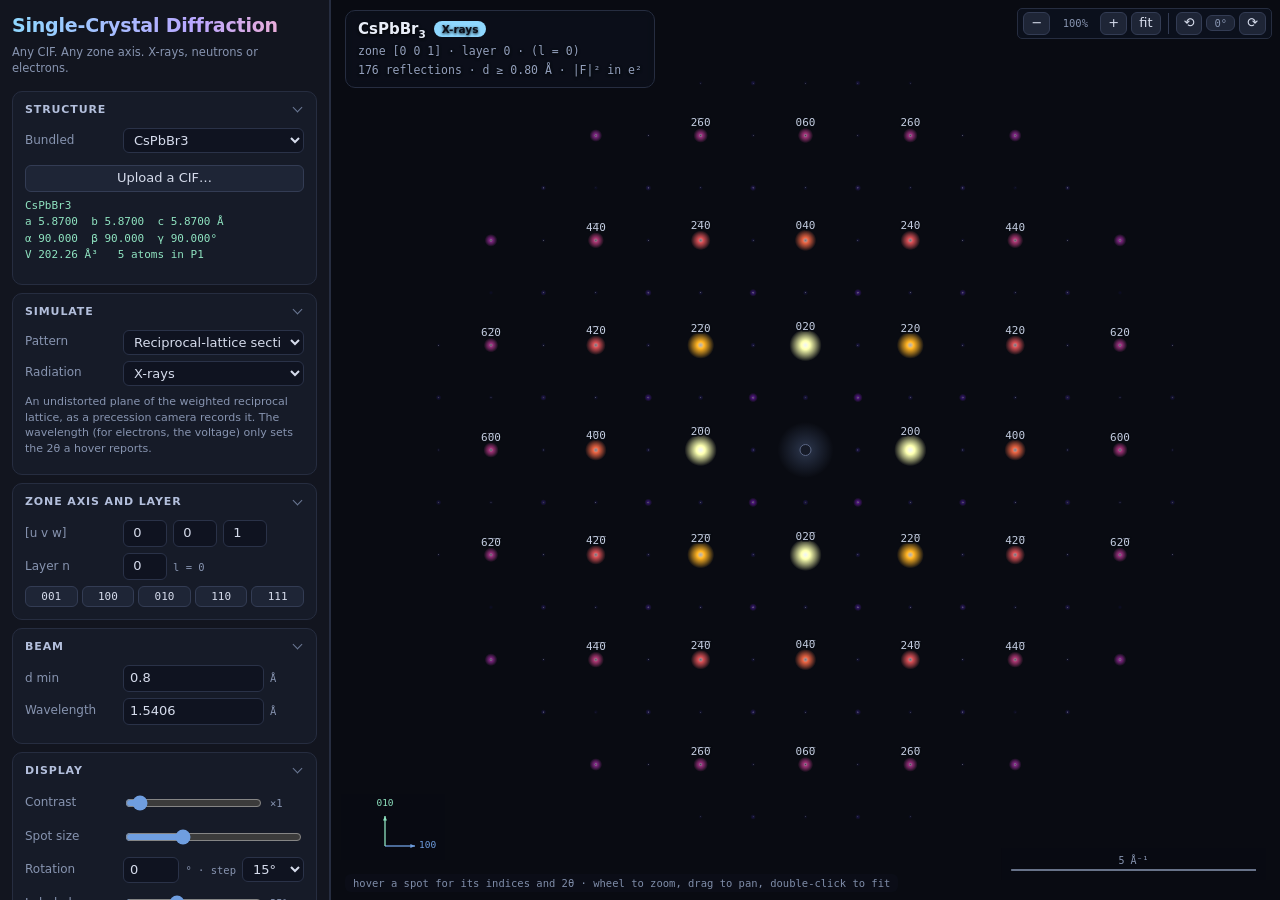
==== commit 75102ca7: "CIF viewer: hover readouts with 2θ, rotation, comparison in every mode Co-Authored-By: Claude Opus 5" ====
--- a/web/sc/index.html
+++ b/web/sc/index.html
@@ -190,6 +190,21 @@
             <label>Spot size</label
             ><input type="range" id="spotSize" min="2" max="26" value="9" />
           </div>
+          <div class="row" id="rowRotate">
+            <label>Rotation</label
+            ><input type="number" id="rotation" step="1" value="0" />
+            <span class="u">° · step</span>
+            <select id="rotStep" class="sign">
+              <option value="1">1°</option>
+              <option value="5">5°</option>
+              <option value="10">10°</option>
+              <option value="15" selected>15°</option>
+              <option value="30">30°</option>
+              <option value="45">45°</option>
+              <option value="60">60°</option>
+              <option value="90">90°</option>
+            </select>
+          </div>
           <div class="row">
             <label>Label above</label
             ><input type="range" id="labelThr" min="0" max="100" value="35" />
@@ -213,7 +228,7 @@
           </div>
         </section>
 
-        <section class="grp" data-collapsed id="grpCompare">
+        <section class="grp" id="grpCompare">
           <h2>Compare two crystals</h2>
           <div class="row">
             <label>Second</label
@@ -225,6 +240,7 @@
             Pick or upload a second crystal to overlay its pattern on this one.
           </p>
           <div id="compareBody">
+          <div id="compareSpots">
           <div class="row" id="rowTwist">
             <label>Twist</label
             ><input
@@ -271,7 +287,8 @@
           </div>
           <button class="wide" id="findTwist">Find the best twist</button>
           <div class="readout" id="matchInfo"></div>
-          <div class="hint">
+          </div>
+          <div class="hint" id="compareHint">
             Both crystals are cut on the same zone axis, layer and d min. The
             twist rotates the second pattern about the zone axis, which is that
             crystal's orientation relative to the first, so it is the one
@@ -300,6 +317,10 @@
           <span id="zoomLabel">100%</span>
           <button id="zoomIn" title="zoom in">+</button>
           <button id="zoomFit" title="fit to pane">fit</button>
+          <span class="sep"></span>
+          <button id="rotLeft" title="rotate the pattern anticlockwise by the step set under Display">⟲</button>
+          <button id="rotReset" title="the pattern's rotation about the beam; click for 0°">0°</button>
+          <button id="rotRight" title="rotate the pattern clockwise by the step set under Display">⟳</button>
         </div>
         <div id="status"></div>
         <button id="panelToggle">☰</button>
--- a/web/css/app.css
+++ b/web/css/app.css
@@ -523,48 +523,6 @@
   border-radius: 6px;
   padding: 2px 8px;
 }
-/* The lab and crystal axes, drawn by scene.js into the canvas; each half
-   has its caption underneath. */
-#axesInset {
-  position: absolute;
-  left: 12px;
-  bottom: 38px;
-  width: 216px;
-  height: 116px;
-  background: rgba(12, 16, 27, 0.72);
-  border: 1px solid var(--line);
-  border-radius: 10px;
-  backdrop-filter: blur(4px);
-  pointer-events: none;
-}
-#axesInset canvas {
-  display: block;
-  width: 100%;
-  height: 100%;
-}
-#axesInset .cap {
-  position: absolute;
-  bottom: 4px;
-  width: 50%;
-  text-align: center;
-  font-size: 10.5px;
-  color: var(--dim);
-}
-#axesInset .cap:first-of-type {
-  left: 0;
-}
-#axesInset .cap:last-of-type {
-  right: 0;
-}
-#axesInset.lab-only {
-  width: 108px;
-}
-#axesInset.lab-only .cap:first-of-type {
-  width: 100%;
-}
-#axesInset.lab-only .cap:last-of-type {
-  display: none;
-}
 #panelToggle {
   position: absolute;
   top: 10px;
@@ -720,6 +678,14 @@
 #detZoom button {
   padding: 1px 7px;
   min-width: 24px;
+}
+#detZoom #detListToggle {
+  margin-left: 4px;
+}
+#detZoom #detListToggle[aria-pressed="true"] {
+  background: #2a5db0;
+  border-color: #3b76d4;
+  color: #fff;
 }
 #detZoomLabel {
   font:
@@ -797,15 +763,8 @@
     border-top: 1px solid var(--line);
   }
   /* the pane is a short strip here; the image needs all of it */
-  #detList {
+  #detList,
+  #detListToggle {
     display: none !important;
   }
-  #axesInset {
-    width: 168px;
-    height: 92px;
-    bottom: 34px;
-  }
-  #axesInset.lab-only {
-    width: 84px;
-  }
-}
+}
--- a/web/sc/css/sc.css
+++ b/web/sc/css/sc.css
@@ -25,8 +25,8 @@
   position: absolute;
   top: 10px;
   left: 14px;
-  /* stops short of the zoom control in the top-right corner */
-  right: 160px;
+  /* stops short of the zoom and rotation control in the top-right corner */
+  right: 290px;
   pointer-events: none;
   text-shadow: 0 1px 3px #000;
 }
@@ -109,6 +109,14 @@
 #hover:empty {
   display: none;
 }
+/* On the powder plot the readout follows the cursor instead: under the title
+   card it would cover the low-angle peaks it describes. app.js places it. */
+#hover.tip {
+  position: absolute;
+  margin-top: 0;
+  max-width: none;
+  z-index: 2;
+}
 
 #status {
   position: absolute;
@@ -165,6 +173,21 @@
   min-width: 42px;
   text-align: center;
 }
+#patZoom .sep {
+  width: 1px;
+  align-self: stretch;
+  margin: 1px 3px;
+  background: var(--line2);
+}
+/* the rotation readout is a button, which puts the pattern back to 0° */
+#rotReset {
+  font:
+    10.5px Consolas,
+    ui-monospace,
+    monospace;
+  color: var(--dim);
+  min-width: 46px;
+}
 #patZoom.hidden {
   display: none;
 }
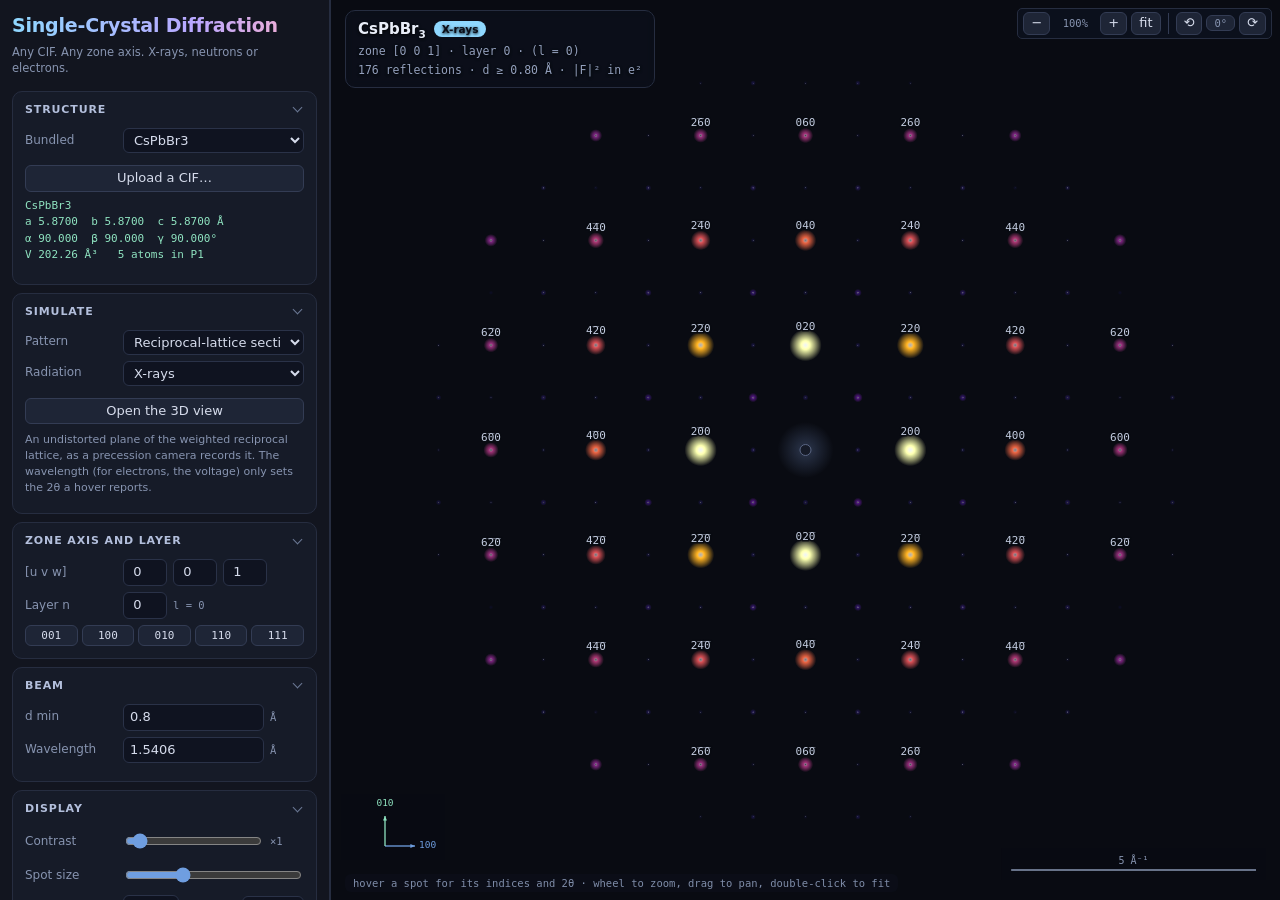
==== commit e5d0b458: "CIF viewer: 3D reciprocal lattice view and export of all reflections Co-Authored-By: Claude Opus 5.5" ====
--- a/web/sc/index.html
+++ b/web/sc/index.html
@@ -61,6 +61,7 @@
               <option value="section">Reciprocal-lattice section</option>
               <option value="saed">Electron diffraction (SAED)</option>
               <option value="powder">Powder pattern</option>
+              <option value="3d">3D reciprocal lattice</option>
             </select>
           </div>
           <div class="row">
@@ -71,6 +72,7 @@
               <option value="electron">Electrons</option>
             </select>
           </div>
+          <button class="wide" id="open3d">Open the 3D view</button>
           <div class="hint" id="modeNote"></div>
         </section>
 
@@ -228,6 +230,39 @@
           </div>
         </section>
 
+        <section class="grp" id="grp3d">
+          <h2>3D view</h2>
+          <div class="checks">
+            <label><input type="checkbox" id="chkEwald" checked /> Ewald sphere</label>
+            <label><input type="checkbox" id="chkPlane" /> section plane</label>
+            <label><input type="checkbox" id="chkNodes" /> bare lattice nodes</label>
+          </div>
+          <div class="row">
+            <label>ω</label
+            ><input
+              type="range"
+              id="omega"
+              min="-180"
+              max="180"
+              step="0.5"
+              value="0"
+            />
+            <span class="u" id="omegaLabel">0.0°</span>
+          </div>
+          <div class="row">
+            <label>Sweep</label>
+            <button id="playOmega">play</button>
+            <input type="range" id="omegaSpeed" min="1" max="60" value="12" />
+            <span class="u" id="omegaSpeedLabel">12°/s</span>
+          </div>
+          <div class="hint">
+            Drag to turn the lattice, wheel to zoom, double-click to look down
+            the zone axis again. ω turns the crystal about the vertical axis of
+            the section view; the reflections on the Ewald sphere are ringed in
+            yellow. The section plane is the current zone and layer.
+          </div>
+        </section>
+
         <section class="grp" id="grpCompare">
           <h2>Compare two crystals</h2>
           <div class="row">
@@ -302,6 +337,7 @@
           <h2>Export</h2>
           <button class="wide" id="savePng">Save image (PNG)</button>
           <button class="wide" id="saveTable">Reflection table (.txt)</button>
+          <button class="wide" id="saveAll">All reflections to d min (.txt)</button>
           <button class="wide" id="saveMatches">Coincidence table (.txt)</button>
         </section>
       </aside>
@@ -317,10 +353,12 @@
           <span id="zoomLabel">100%</span>
           <button id="zoomIn" title="zoom in">+</button>
           <button id="zoomFit" title="fit to pane">fit</button>
-          <span class="sep"></span>
-          <button id="rotLeft" title="rotate the pattern anticlockwise by the step set under Display">⟲</button>
-          <button id="rotReset" title="the pattern's rotation about the beam; click for 0°">0°</button>
-          <button id="rotRight" title="rotate the pattern clockwise by the step set under Display">⟳</button>
+          <span id="rotGroup">
+            <span class="sep"></span>
+            <button id="rotLeft" title="rotate the pattern anticlockwise by the step set under Display">⟲</button>
+            <button id="rotReset" title="the pattern's rotation about the beam; click for 0°">0°</button>
+            <button id="rotRight" title="rotate the pattern clockwise by the step set under Display">⟳</button>
+          </span>
         </div>
         <div id="status"></div>
         <button id="panelToggle">☰</button>
--- a/web/sc/css/sc.css
+++ b/web/sc/css/sc.css
@@ -173,6 +173,10 @@
   min-width: 42px;
   text-align: center;
 }
+/* the turn buttons are a group only so the 3D view can hide them together */
+#rotGroup {
+  display: contents;
+}
 #patZoom .sep {
   width: 1px;
   align-self: stretch;
